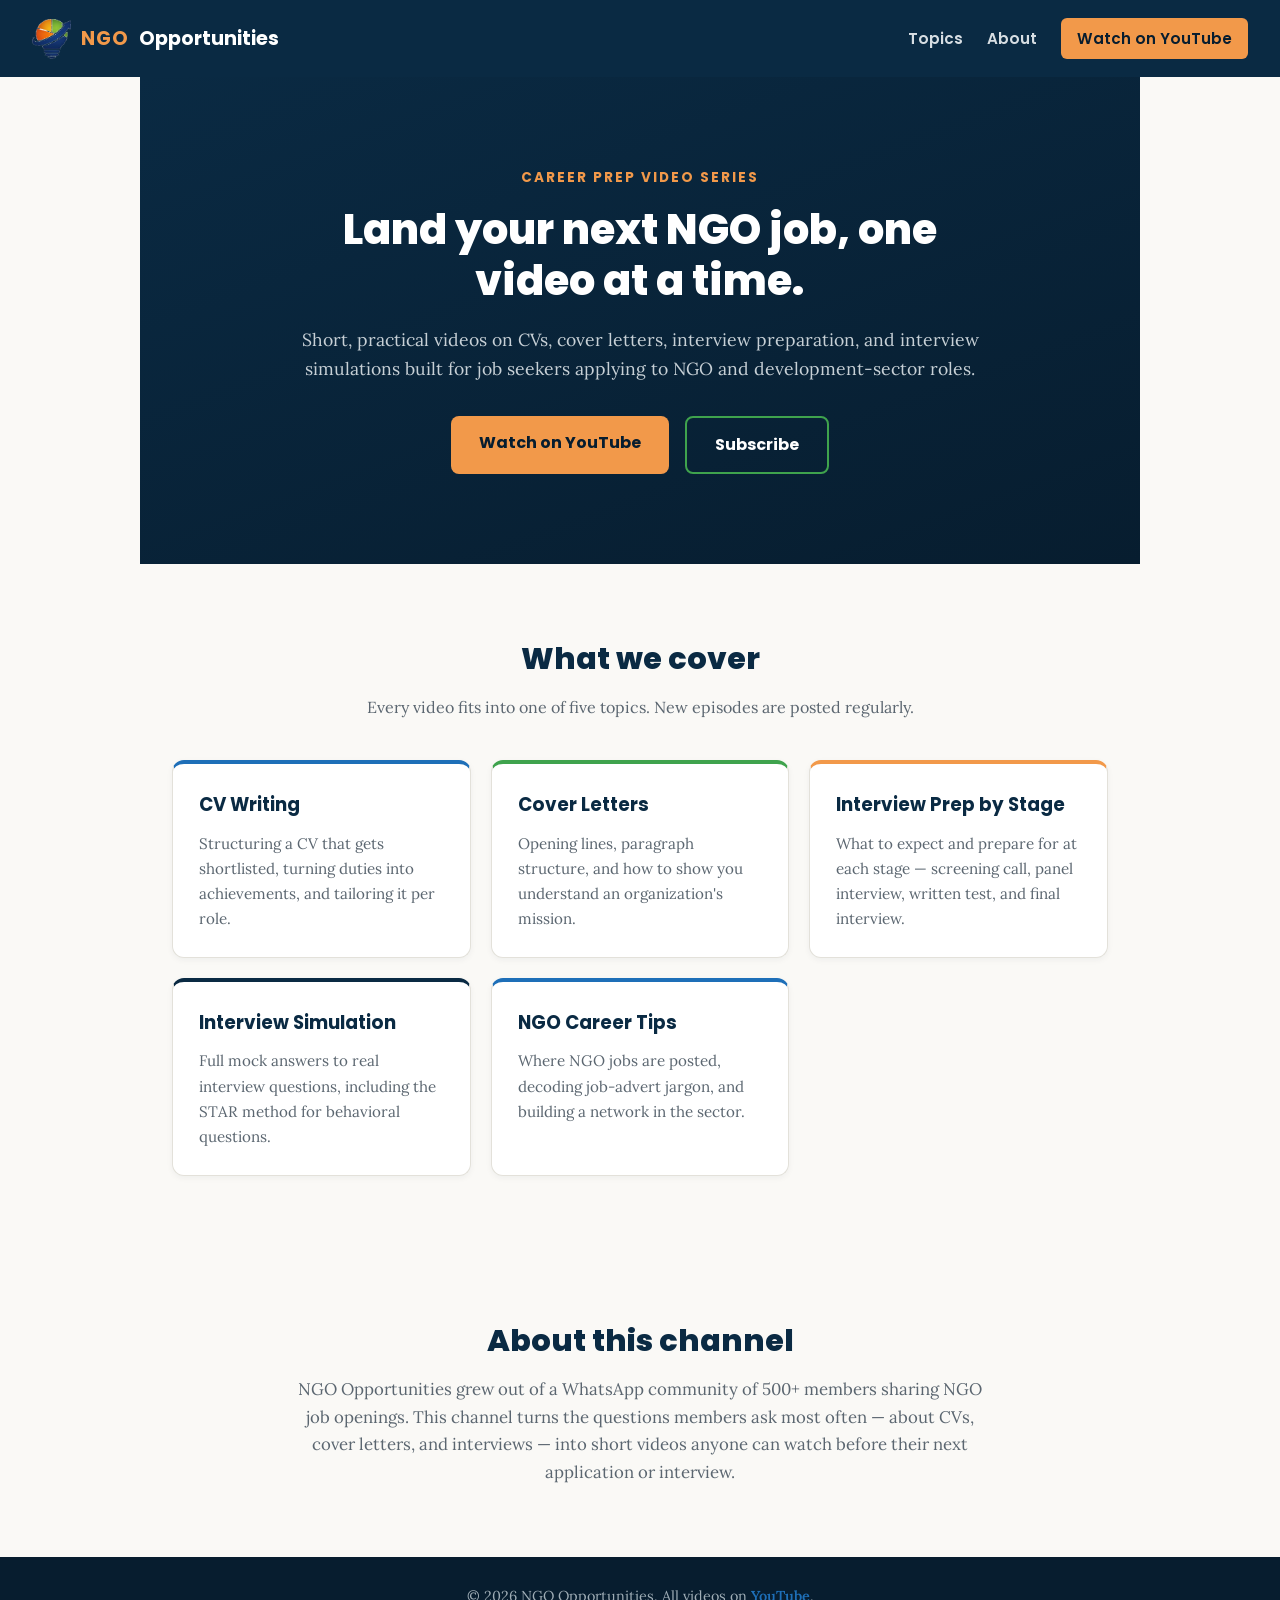
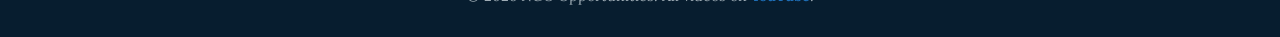
==== index.html @ 7f64c497 "Add logo assets and wire up header icon + favicon Derives a transparent-background icon crop (assets" ====
<!DOCTYPE html>
<html lang="en">
<head>
    <meta charset="UTF-8">
    <meta name="viewport" content="width=device-width, initial-scale=1.0">
    <title>NGO Opportunities — Career Prep</title>
    <meta name="description" content="Short videos on CVs, cover letters, interview prep, and interview simulations for NGO and development-sector job seekers.">
    <link rel="icon" type="image/png" href="assets/logo.png">
    <link rel="preconnect" href="https://fonts.googleapis.com">
    <link rel="preconnect" href="https://fonts.gstatic.com" crossorigin>
    <link href="https://fonts.googleapis.com/css2?family=Poppins:wght@700;800&family=Lora:wght@400;600&display=swap" rel="stylesheet">
    <link rel="stylesheet" href="styles.css">
</head>
<body>
    <header class="site-header">
        <a href="#top" class="brand">
            <img src="assets/logo-icon.png" alt="NGO Opportunities" class="brand-logo">
            <span class="brand-mark">NGO</span><span class="brand-text">Opportunities</span>
        </a>
        <nav class="site-nav">
            <a href="#topics">Topics</a>
            <a href="#about">About</a>
            <a href="https://www.youtube.com/@NGO-Opportunities" target="_blank" rel="noopener" class="nav-cta">Watch on YouTube</a>
        </nav>
    </header>

    <main>
        <section id="top" class="hero">
            <div class="hero-content">
                <p class="hero-eyebrow">Career Prep Video Series</p>
                <h1>Land your next NGO job, one video at a time.</h1>
                <p class="hero-subtitle">
                    Short, practical videos on CVs, cover letters, interview preparation, and interview
                    simulations built for job seekers applying to NGO and development-sector roles.
                </p>
                <div class="hero-actions">
                    <a href="https://www.youtube.com/@NGO-Opportunities" target="_blank" rel="noopener" class="btn btn-primary">Watch on YouTube</a>
                    <a href="https://www.youtube.com/@NGO-Opportunities?sub_confirmation=1" target="_blank" rel="noopener" class="btn btn-secondary">Subscribe</a>
                </div>
            </div>
        </section>

        <section id="topics" class="topics">
            <h2>What we cover</h2>
            <p class="section-intro">Every video fits into one of five topics. New episodes are posted regularly.</p>
            <div class="topic-grid">
                <article class="topic-card">
                    <h3>CV Writing</h3>
                    <p>Structuring a CV that gets shortlisted, turning duties into achievements, and tailoring it per role.</p>
                </article>
                <article class="topic-card">
                    <h3>Cover Letters</h3>
                    <p>Opening lines, paragraph structure, and how to show you understand an organization's mission.</p>
                </article>
                <article class="topic-card">
                    <h3>Interview Prep by Stage</h3>
                    <p>What to expect and prepare for at each stage — screening call, panel interview, written test, and final interview.</p>
                </article>
                <article class="topic-card">
                    <h3>Interview Simulation</h3>
                    <p>Full mock answers to real interview questions, including the STAR method for behavioral questions.</p>
                </article>
                <article class="topic-card">
                    <h3>NGO Career Tips</h3>
                    <p>Where NGO jobs are posted, decoding job-advert jargon, and building a network in the sector.</p>
                </article>
            </div>
        </section>

        <section id="about" class="about">
            <h2>About this channel</h2>
            <p>
                NGO Opportunities grew out of a WhatsApp community of 500+ members sharing NGO job openings.
                This channel turns the questions members ask most often — about CVs, cover letters, and interviews —
                into short videos anyone can watch before their next application or interview.
            </p>
        </section>
    </main>

    <footer class="site-footer">
        <p>&copy; <span id="year"></span> NGO Opportunities. All videos on <a href="https://www.youtube.com/@NGO-Opportunities" target="_blank" rel="noopener">YouTube</a>.</p>
    </footer>

    <script>
        document.getElementById('year').textContent = new Date().getFullYear();
    </script>
</body>
</html>
---- styles.css ----
:root {
    --navy: #0A2A43;
    --navy-dark: #071D2F;
    --blue: #1E6FB8;
    --green: #3FA34D;
    --orange: #F2994A;
    --bg: #FAF9F6;
    --text: #1A1A1A;
    --muted: #5B6670;
    --card-border: #E3E1DA;

    --font-heading: "Poppins", "Segoe UI", system-ui, -apple-system, sans-serif;
    --font-body: "Lora", Georgia, "Times New Roman", serif;
}

* {
    box-sizing: border-box;
    margin: 0;
    padding: 0;
}

body {
    font-family: var(--font-body);
    background-color: var(--bg);
    color: var(--text);
    line-height: 1.65;
}

h1, h2, h3, .brand, .btn, .nav-cta, .site-nav a, .hero-eyebrow {
    font-family: var(--font-heading);
}

a {
    color: inherit;
    text-decoration: none;
}

.site-header {
    display: flex;
    justify-content: space-between;
    align-items: center;
    padding: 18px 32px;
    background-color: var(--navy);
    flex-wrap: wrap;
    gap: 12px;
}

.brand {
    display: flex;
    align-items: center;
    gap: 10px;
    font-weight: 700;
    font-size: 1.2rem;
}

.brand-logo {
    height: 40px;
    width: auto;
    display: block;
}

.brand-mark {
    color: var(--orange);
    letter-spacing: 1px;
}

.brand-text {
    color: #ffffff;
}

.site-nav {
    display: flex;
    align-items: center;
    gap: 24px;
}

.site-nav a {
    color: #D7DEE3;
    font-weight: 600;
    font-size: 0.95rem;
}

.site-nav a:hover {
    color: #ffffff;
}

.nav-cta {
    background-color: var(--orange);
    color: var(--navy-dark) !important;
    padding: 8px 16px;
    border-radius: 6px;
}

.hero {
    background: linear-gradient(160deg, var(--navy), var(--navy-dark));
    color: #ffffff;
    padding: 90px 32px;
    text-align: center;
}

.hero-content {
    max-width: 720px;
    margin: 0 auto;
}

.hero-eyebrow {
    color: var(--orange);
    text-transform: uppercase;
    letter-spacing: 2px;
    font-weight: 700;
    font-size: 0.85rem;
    margin-bottom: 14px;
}

.hero h1 {
    font-family: var(--font-heading);
    font-size: 2.6rem;
    font-weight: 800;
    line-height: 1.25;
    margin-bottom: 18px;
}

.hero-subtitle {
    font-family: var(--font-body);
    font-size: 1.1rem;
    color: #C7D0D6;
    margin-bottom: 32px;
}

.hero-actions {
    display: flex;
    gap: 16px;
    justify-content: center;
    flex-wrap: wrap;
}

.btn {
    display: inline-block;
    padding: 14px 28px;
    border-radius: 8px;
    font-weight: 700;
    font-size: 1rem;
    transition: transform 0.15s ease, opacity 0.15s ease;
}

.btn:hover {
    transform: translateY(-2px);
}

.btn-primary {
    background-color: var(--orange);
    color: var(--navy-dark);
}

.btn-secondary {
    background-color: transparent;
    color: #ffffff;
    border: 2px solid var(--green);
}

.btn-secondary:hover {
    background-color: var(--green);
}

main section {
    max-width: 1000px;
    margin: 0 auto;
    padding: 70px 32px;
}

.topics h2,
.about h2 {
    font-family: var(--font-heading);
    font-size: 1.9rem;
    font-weight: 800;
    color: var(--navy);
    margin-bottom: 10px;
    text-align: center;
}

.section-intro {
    text-align: center;
    color: var(--muted);
    margin-bottom: 40px;
}

.topic-grid {
    display: grid;
    grid-template-columns: repeat(auto-fit, minmax(230px, 1fr));
    gap: 20px;
}

.topic-card {
    background-color: #ffffff;
    border: 1px solid var(--card-border);
    border-top: 4px solid var(--blue);
    border-radius: 12px;
    padding: 26px;
    box-shadow: 0 2px 6px rgba(10, 42, 67, 0.05);
}

.topic-card:nth-child(4n+2) { border-top-color: var(--green); }
.topic-card:nth-child(4n+3) { border-top-color: var(--orange); }
.topic-card:nth-child(4n+4) { border-top-color: var(--navy); }

.topic-card h3 {
    font-family: var(--font-heading);
    color: var(--navy);
    margin-bottom: 10px;
    font-size: 1.15rem;
}

.topic-card p {
    color: var(--muted);
    font-size: 0.95rem;
}

.about {
    text-align: center;
}

.about p {
    max-width: 700px;
    margin: 0 auto;
    color: var(--muted);
    font-size: 1.05rem;
}

.site-footer {
    text-align: center;
    padding: 28px;
    background-color: var(--navy-dark);
    color: #9FADB6;
    font-size: 0.9rem;
}

.site-footer a {
    color: var(--blue);
    font-weight: 600;
}

@media (max-width: 600px) {
    .hero {
        padding: 60px 20px;
    }
    .hero h1 {
        font-size: 2rem;
    }
    main section {
        padding: 50px 20px;
    }
}
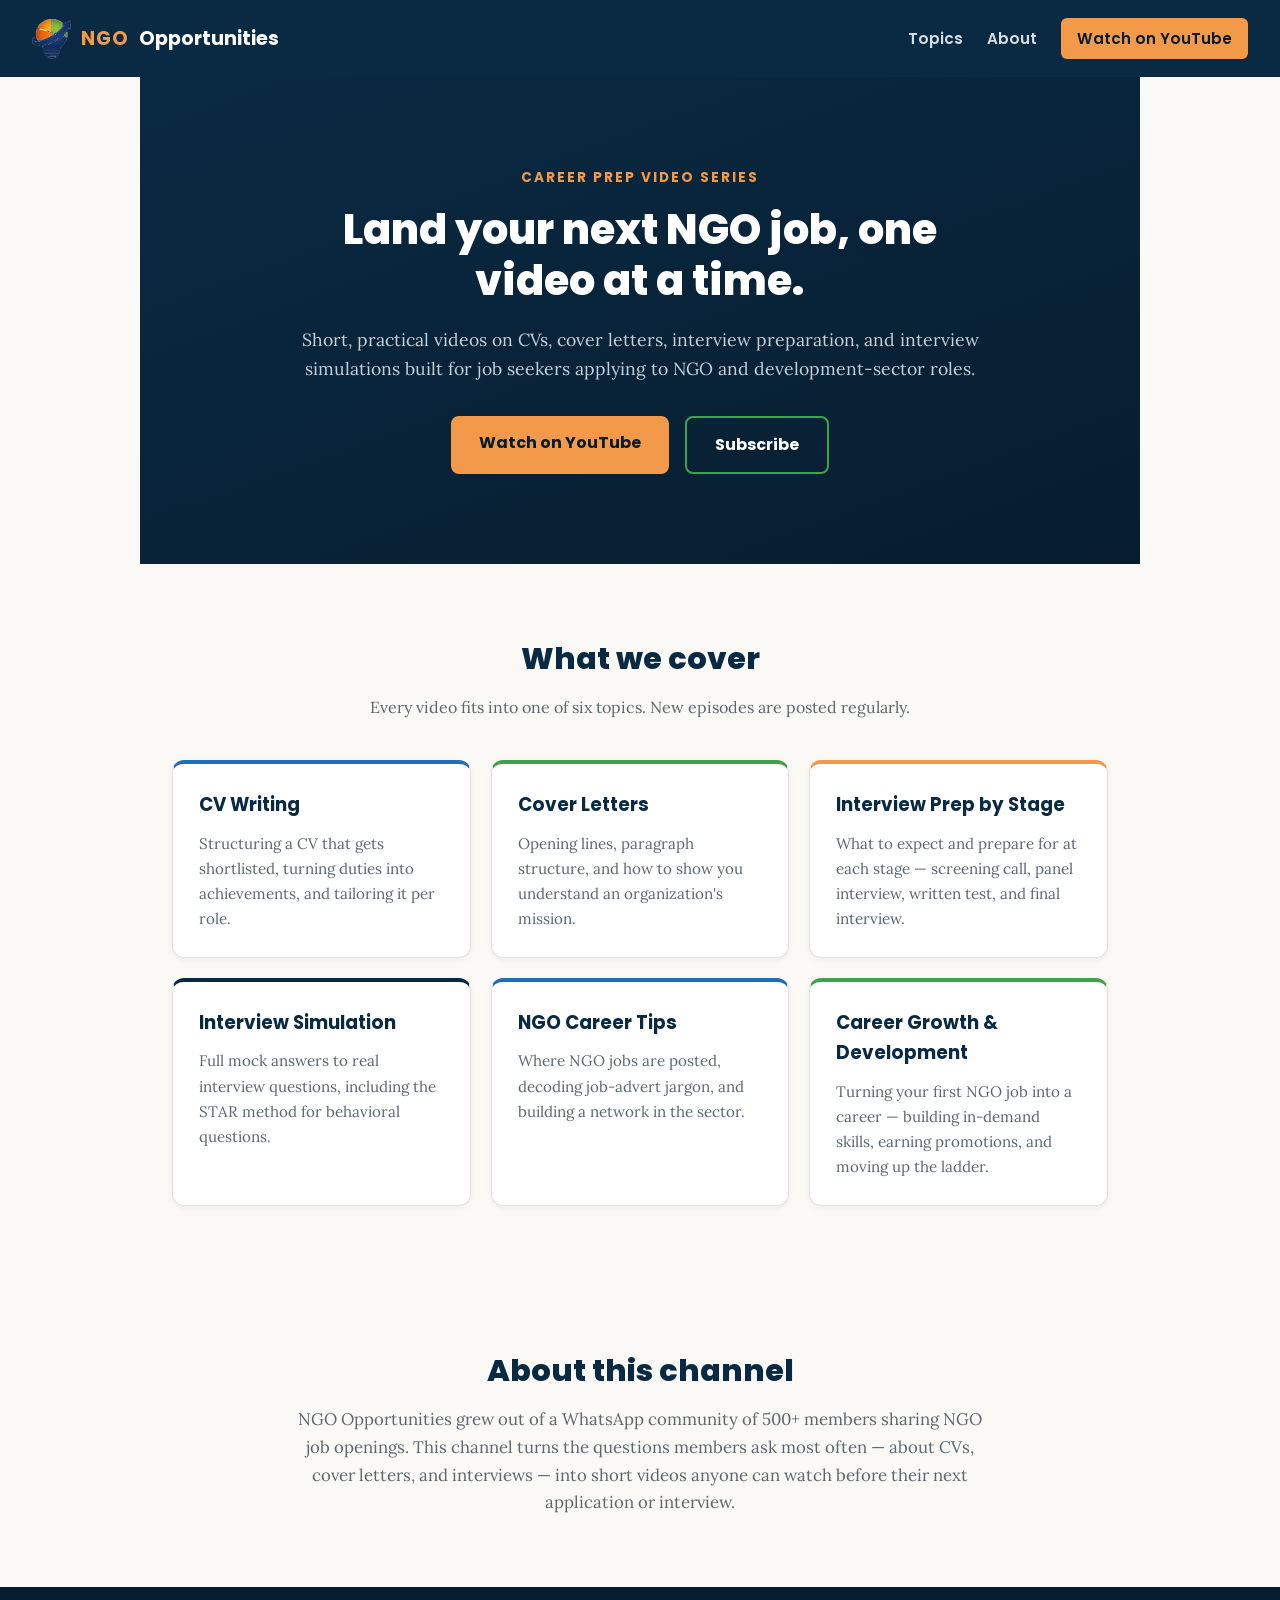
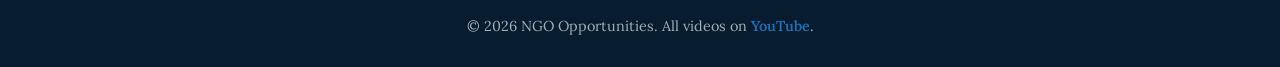
==== commit 03c8f818: "Add Career Growth & Development topic for a balanced 6-topic grid Rounds out the topic overview beyo" ====
--- a/index.html
+++ b/index.html
@@ -42,7 +42,7 @@
 
         <section id="topics" class="topics">
             <h2>What we cover</h2>
-            <p class="section-intro">Every video fits into one of five topics. New episodes are posted regularly.</p>
+            <p class="section-intro">Every video fits into one of six topics. New episodes are posted regularly.</p>
             <div class="topic-grid">
                 <article class="topic-card">
                     <h3>CV Writing</h3>
@@ -63,6 +63,10 @@
                 <article class="topic-card">
                     <h3>NGO Career Tips</h3>
                     <p>Where NGO jobs are posted, decoding job-advert jargon, and building a network in the sector.</p>
+                </article>
+                <article class="topic-card">
+                    <h3>Career Growth &amp; Development</h3>
+                    <p>Turning your first NGO job into a career — building in-demand skills, earning promotions, and moving up the ladder.</p>
                 </article>
             </div>
         </section>
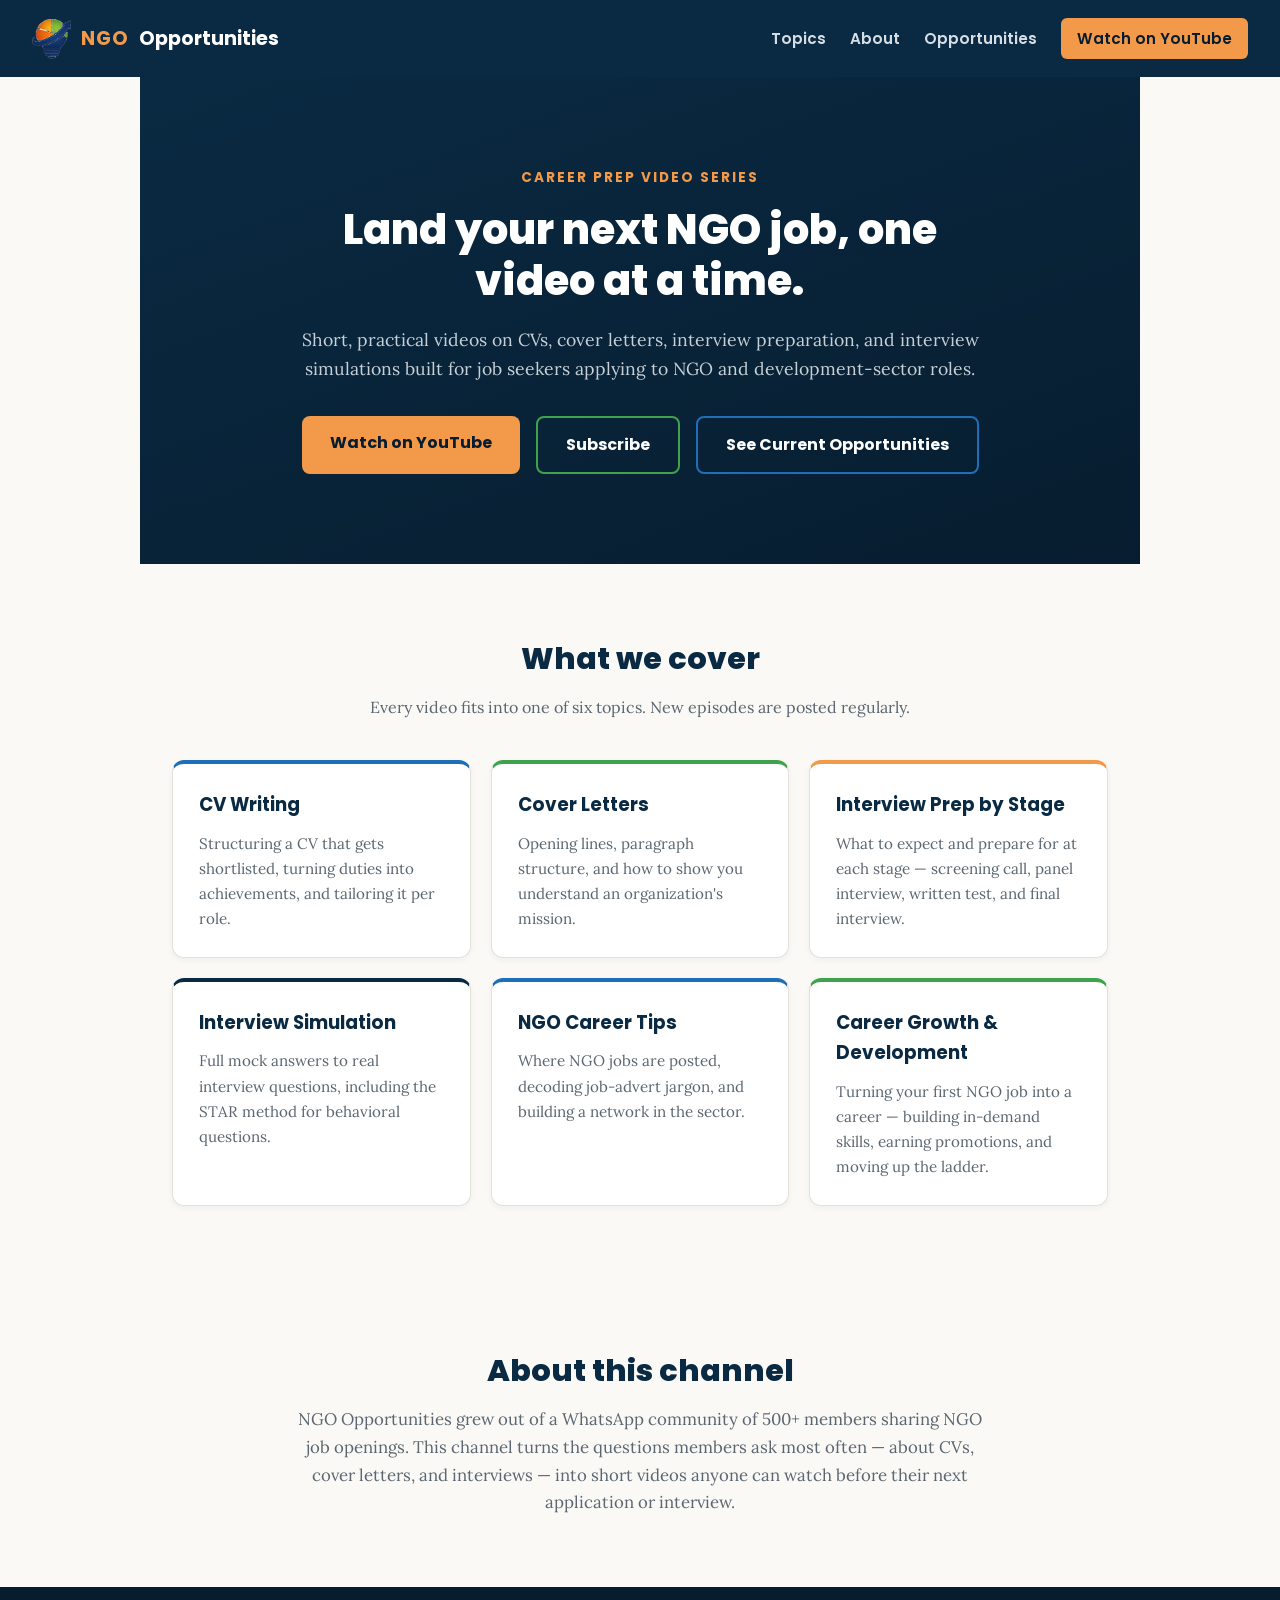
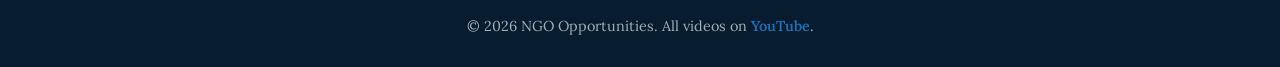
==== commit 2fc4639b: "Add daily-updated opportunities page (NGO jobs + fellowships) Adds a "See Current Opportunities" but" ====
--- a/index.html
+++ b/index.html
@@ -20,6 +20,7 @@
         <nav class="site-nav">
             <a href="#topics">Topics</a>
             <a href="#about">About</a>
+            <a href="opportunities.html">Opportunities</a>
             <a href="https://www.youtube.com/@NGO-Opportunities" target="_blank" rel="noopener" class="nav-cta">Watch on YouTube</a>
         </nav>
     </header>
@@ -36,6 +37,7 @@
                 <div class="hero-actions">
                     <a href="https://www.youtube.com/@NGO-Opportunities" target="_blank" rel="noopener" class="btn btn-primary">Watch on YouTube</a>
                     <a href="https://www.youtube.com/@NGO-Opportunities?sub_confirmation=1" target="_blank" rel="noopener" class="btn btn-secondary">Subscribe</a>
+                    <a href="opportunities.html" class="btn btn-tertiary">See Current Opportunities</a>
                 </div>
             </div>
         </section>
--- a/styles.css
+++ b/styles.css
@@ -162,6 +162,16 @@
     background-color: var(--green);
 }
 
+.btn-tertiary {
+    background-color: transparent;
+    color: #ffffff;
+    border: 2px solid var(--blue);
+}
+
+.btn-tertiary:hover {
+    background-color: var(--blue);
+}
+
 main section {
     max-width: 1000px;
     margin: 0 auto;
@@ -237,6 +247,140 @@
 .site-footer a {
     color: var(--blue);
     font-weight: 600;
+}
+
+.opportunities-hero {
+    text-align: center;
+    padding-bottom: 20px !important;
+}
+
+.opportunities-hero h1 {
+    font-family: var(--font-heading);
+    font-size: 2.2rem;
+    font-weight: 800;
+    color: var(--navy);
+    margin-bottom: 14px;
+}
+
+.filter-bar {
+    display: flex;
+    justify-content: center;
+    gap: 10px;
+    margin-top: 24px;
+    flex-wrap: wrap;
+}
+
+.filter-btn {
+    font-family: var(--font-heading);
+    background-color: #ffffff;
+    border: 2px solid var(--card-border);
+    color: var(--navy);
+    padding: 8px 20px;
+    border-radius: 20px;
+    font-weight: 700;
+    font-size: 0.9rem;
+    cursor: pointer;
+    transition: all 0.15s ease;
+}
+
+.filter-btn:hover {
+    border-color: var(--blue);
+}
+
+.filter-btn.active {
+    background-color: var(--navy);
+    border-color: var(--navy);
+    color: #ffffff;
+}
+
+.last-updated {
+    margin-top: 16px;
+    color: var(--muted);
+    font-size: 0.85rem;
+}
+
+.opportunities-list-section {
+    padding-top: 10px !important;
+}
+
+.opportunities-list {
+    display: grid;
+    grid-template-columns: repeat(auto-fit, minmax(280px, 1fr));
+    gap: 20px;
+}
+
+.loading-msg {
+    grid-column: 1 / -1;
+    text-align: center;
+    color: var(--muted);
+    padding: 40px 0;
+}
+
+.opportunity-card {
+    background-color: #ffffff;
+    border: 1px solid var(--card-border);
+    border-radius: 12px;
+    padding: 22px;
+    box-shadow: 0 2px 6px rgba(10, 42, 67, 0.05);
+}
+
+.opportunity-tags {
+    display: flex;
+    gap: 8px;
+    margin-bottom: 12px;
+    flex-wrap: wrap;
+}
+
+.tag {
+    font-family: var(--font-heading);
+    font-size: 0.75rem;
+    font-weight: 700;
+    text-transform: uppercase;
+    letter-spacing: 0.5px;
+    padding: 4px 10px;
+    border-radius: 12px;
+}
+
+.tag-job {
+    background-color: rgba(30, 111, 184, 0.12);
+    color: var(--blue);
+}
+
+.tag-fellowship {
+    background-color: rgba(63, 163, 77, 0.12);
+    color: var(--green);
+}
+
+.tag-location {
+    background-color: rgba(242, 153, 74, 0.15);
+    color: #B5651D;
+}
+
+.opportunity-card h3 {
+    font-family: var(--font-heading);
+    font-size: 1.05rem;
+    margin-bottom: 8px;
+    line-height: 1.4;
+}
+
+.opportunity-card h3 a {
+    color: var(--navy);
+}
+
+.opportunity-card h3 a:hover {
+    color: var(--blue);
+    text-decoration: underline;
+}
+
+.opportunity-org {
+    color: var(--text);
+    font-size: 0.9rem;
+    margin-bottom: 6px;
+}
+
+.opportunity-meta {
+    color: var(--muted);
+    font-size: 0.8rem;
 }
 
 @media (max-width: 600px) {
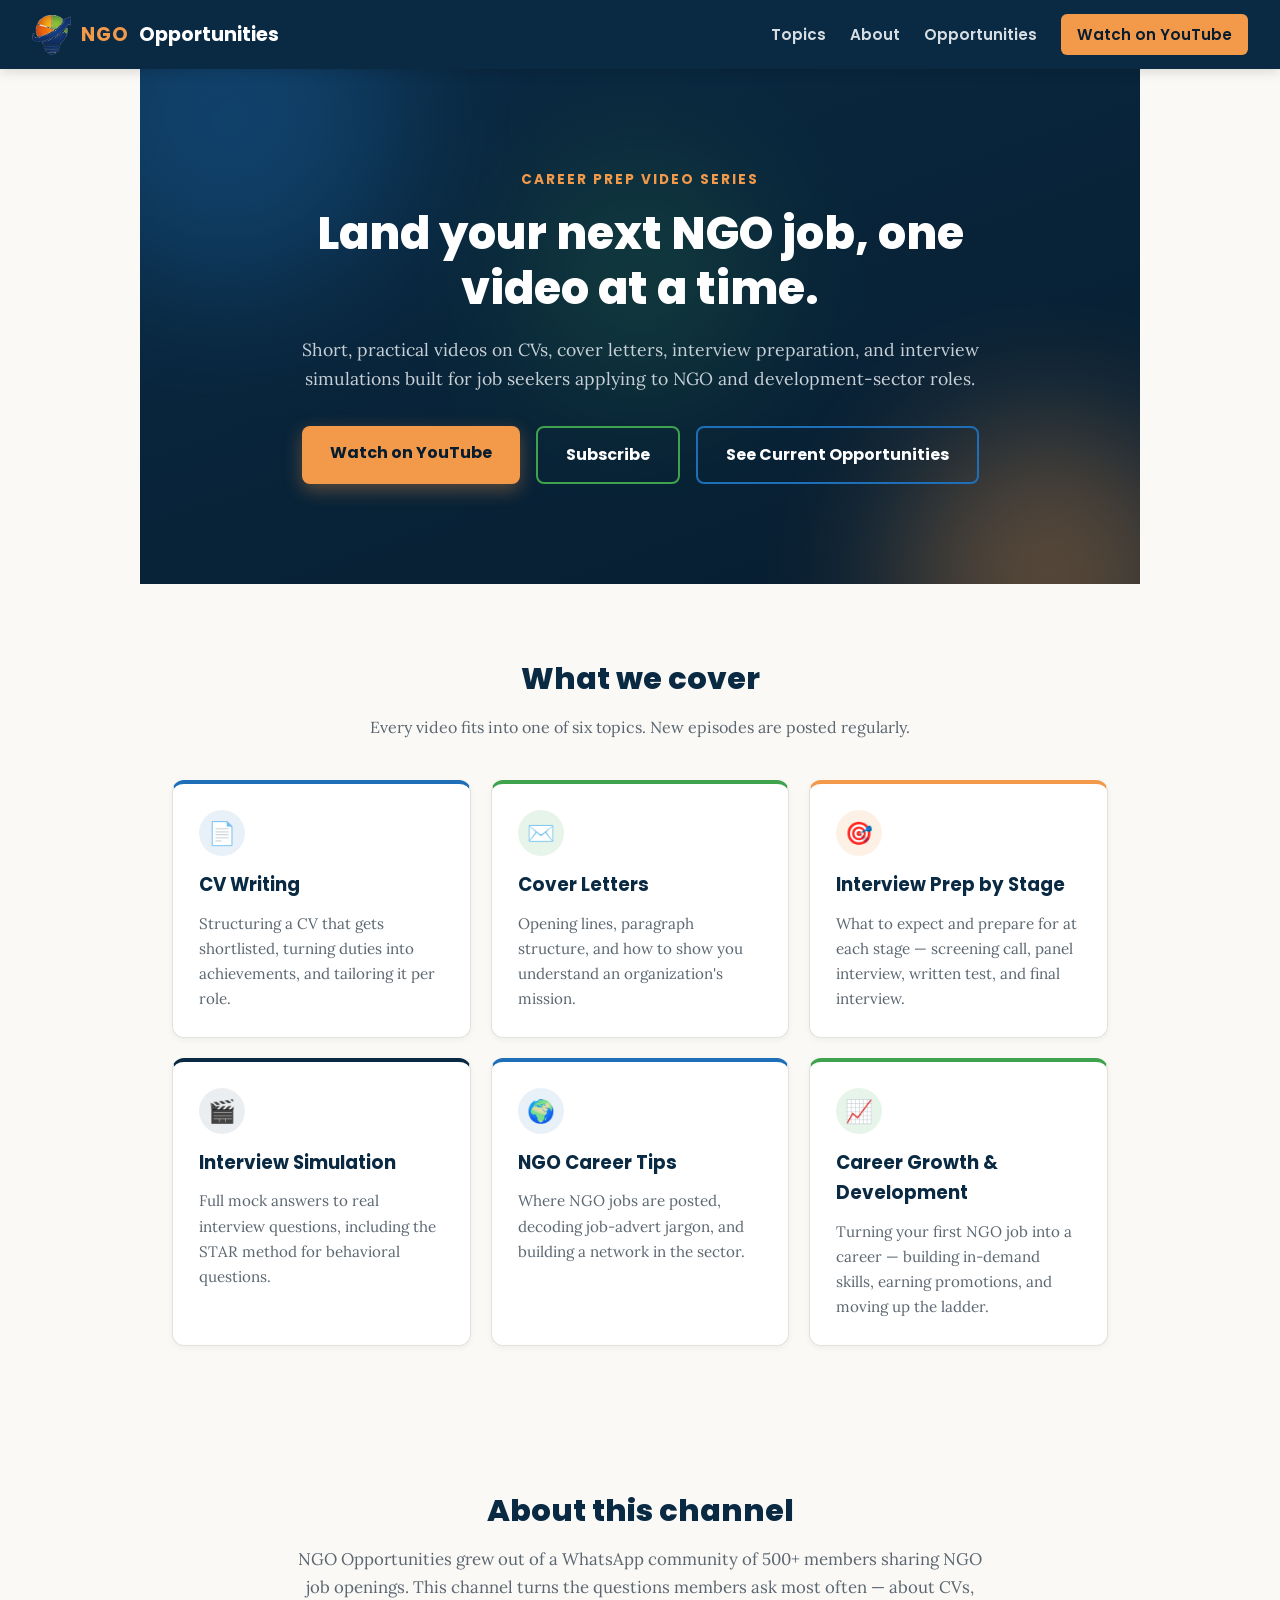
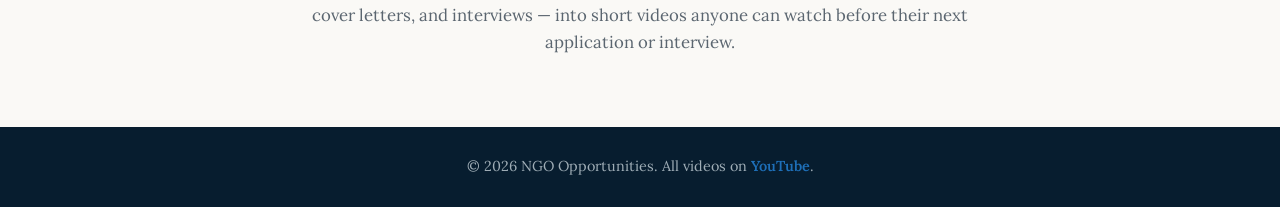
==== commit e75be75f: "Fix mobile nav overflow and give the site a more dynamic redesign The header had no mobile navigatio" ====
--- a/index.html
+++ b/index.html
@@ -17,7 +17,10 @@
             <img src="assets/logo-icon.png" alt="NGO Opportunities" class="brand-logo">
             <span class="brand-mark">NGO</span><span class="brand-text">Opportunities</span>
         </a>
-        <nav class="site-nav">
+        <button class="nav-toggle" id="navToggle" aria-label="Toggle navigation" aria-expanded="false" aria-controls="siteNav">
+            <span></span><span></span><span></span>
+        </button>
+        <nav class="site-nav" id="siteNav">
             <a href="#topics">Topics</a>
             <a href="#about">About</a>
             <a href="opportunities.html">Opportunities</a>
@@ -27,6 +30,9 @@
 
     <main>
         <section id="top" class="hero">
+            <div class="hero-glow hero-glow-1"></div>
+            <div class="hero-glow hero-glow-2"></div>
+            <div class="hero-glow hero-glow-3"></div>
             <div class="hero-content">
                 <p class="hero-eyebrow">Career Prep Video Series</p>
                 <h1>Land your next NGO job, one video at a time.</h1>
@@ -47,26 +53,32 @@
             <p class="section-intro">Every video fits into one of six topics. New episodes are posted regularly.</p>
             <div class="topic-grid">
                 <article class="topic-card">
+                    <div class="topic-icon">📄</div>
                     <h3>CV Writing</h3>
                     <p>Structuring a CV that gets shortlisted, turning duties into achievements, and tailoring it per role.</p>
                 </article>
                 <article class="topic-card">
+                    <div class="topic-icon">✉️</div>
                     <h3>Cover Letters</h3>
                     <p>Opening lines, paragraph structure, and how to show you understand an organization's mission.</p>
                 </article>
                 <article class="topic-card">
+                    <div class="topic-icon">🎯</div>
                     <h3>Interview Prep by Stage</h3>
                     <p>What to expect and prepare for at each stage — screening call, panel interview, written test, and final interview.</p>
                 </article>
                 <article class="topic-card">
+                    <div class="topic-icon">🎬</div>
                     <h3>Interview Simulation</h3>
                     <p>Full mock answers to real interview questions, including the STAR method for behavioral questions.</p>
                 </article>
                 <article class="topic-card">
+                    <div class="topic-icon">🌍</div>
                     <h3>NGO Career Tips</h3>
                     <p>Where NGO jobs are posted, decoding job-advert jargon, and building a network in the sector.</p>
                 </article>
                 <article class="topic-card">
+                    <div class="topic-icon">📈</div>
                     <h3>Career Growth &amp; Development</h3>
                     <p>Turning your first NGO job into a career — building in-demand skills, earning promotions, and moving up the ladder.</p>
                 </article>
@@ -89,6 +101,21 @@
 
     <script>
         document.getElementById('year').textContent = new Date().getFullYear();
+
+        const navToggle = document.getElementById('navToggle');
+        const siteNav = document.getElementById('siteNav');
+        navToggle.addEventListener('click', () => {
+            const isOpen = siteNav.classList.toggle('open');
+            navToggle.classList.toggle('active', isOpen);
+            navToggle.setAttribute('aria-expanded', isOpen);
+        });
+        siteNav.querySelectorAll('a').forEach(link => {
+            link.addEventListener('click', () => {
+                siteNav.classList.remove('open');
+                navToggle.classList.remove('active');
+                navToggle.setAttribute('aria-expanded', 'false');
+            });
+        });
     </script>
 </body>
 </html>
--- a/styles.css
+++ b/styles.css
@@ -19,11 +19,16 @@
     padding: 0;
 }
 
+html {
+    scroll-behavior: smooth;
+}
+
 body {
     font-family: var(--font-body);
     background-color: var(--bg);
     color: var(--text);
     line-height: 1.65;
+    overflow-x: hidden;
 }
 
 h1, h2, h3, .brand, .btn, .nav-cta, .site-nav a, .hero-eyebrow {
@@ -35,14 +40,23 @@
     text-decoration: none;
 }
 
+@keyframes fadeInUp {
+    from { opacity: 0; transform: translateY(16px); }
+    to { opacity: 1; transform: translateY(0); }
+}
+
+/* ===== HEADER ===== */
+
 .site-header {
+    position: sticky;
+    top: 0;
+    z-index: 100;
     display: flex;
     justify-content: space-between;
     align-items: center;
-    padding: 18px 32px;
+    padding: 14px 32px;
     background-color: var(--navy);
-    flex-wrap: wrap;
-    gap: 12px;
+    box-shadow: 0 2px 12px rgba(0, 0, 0, 0.15);
 }
 
 .brand {
@@ -51,6 +65,7 @@
     gap: 10px;
     font-weight: 700;
     font-size: 1.2rem;
+    flex-shrink: 0;
 }
 
 .brand-logo {
@@ -68,6 +83,33 @@
     color: #ffffff;
 }
 
+.nav-toggle {
+    display: none;
+    flex-direction: column;
+    justify-content: center;
+    align-items: center;
+    gap: 5px;
+    width: 40px;
+    height: 40px;
+    background: transparent;
+    border: none;
+    cursor: pointer;
+    flex-shrink: 0;
+}
+
+.nav-toggle span {
+    display: block;
+    width: 24px;
+    height: 2px;
+    background-color: #ffffff;
+    border-radius: 2px;
+    transition: transform 0.25s ease, opacity 0.25s ease;
+}
+
+.nav-toggle.active span:nth-child(1) { transform: translateY(7px) rotate(45deg); }
+.nav-toggle.active span:nth-child(2) { opacity: 0; }
+.nav-toggle.active span:nth-child(3) { transform: translateY(-7px) rotate(-45deg); }
+
 .site-nav {
     display: flex;
     align-items: center;
@@ -78,6 +120,7 @@
     color: #D7DEE3;
     font-weight: 600;
     font-size: 0.95rem;
+    white-space: nowrap;
 }
 
 .site-nav a:hover {
@@ -91,16 +134,58 @@
     border-radius: 6px;
 }
 
+/* ===== HERO ===== */
+
 .hero {
+    position: relative;
+    overflow: hidden;
     background: linear-gradient(160deg, var(--navy), var(--navy-dark));
     color: #ffffff;
-    padding: 90px 32px;
+    padding: 100px 32px;
     text-align: center;
 }
 
+.hero-glow {
+    position: absolute;
+    border-radius: 50%;
+    filter: blur(70px);
+    opacity: 0.35;
+    pointer-events: none;
+    z-index: 0;
+}
+
+.hero-glow-1 {
+    width: 340px;
+    height: 340px;
+    background: var(--blue);
+    top: -120px;
+    left: -80px;
+}
+
+.hero-glow-2 {
+    width: 300px;
+    height: 300px;
+    background: var(--orange);
+    bottom: -140px;
+    right: -60px;
+}
+
+.hero-glow-3 {
+    width: 240px;
+    height: 240px;
+    background: var(--green);
+    top: 40%;
+    left: 50%;
+    transform: translate(-50%, -50%);
+    opacity: 0.18;
+}
+
 .hero-content {
+    position: relative;
+    z-index: 1;
     max-width: 720px;
     margin: 0 auto;
+    animation: fadeInUp 0.7s ease both;
 }
 
 .hero-eyebrow {
@@ -114,7 +199,7 @@
 
 .hero h1 {
     font-family: var(--font-heading);
-    font-size: 2.6rem;
+    font-size: 2.8rem;
     font-weight: 800;
     line-height: 1.25;
     margin-bottom: 18px;
@@ -140,16 +225,21 @@
     border-radius: 8px;
     font-weight: 700;
     font-size: 1rem;
-    transition: transform 0.15s ease, opacity 0.15s ease;
+    transition: transform 0.15s ease, box-shadow 0.15s ease, background-color 0.15s ease;
 }
 
 .btn:hover {
-    transform: translateY(-2px);
+    transform: translateY(-3px);
 }
 
 .btn-primary {
     background-color: var(--orange);
     color: var(--navy-dark);
+    box-shadow: 0 6px 18px rgba(242, 153, 74, 0.35);
+}
+
+.btn-primary:hover {
+    box-shadow: 0 10px 24px rgba(242, 153, 74, 0.45);
 }
 
 .btn-secondary {
@@ -171,6 +261,8 @@
 .btn-tertiary:hover {
     background-color: var(--blue);
 }
+
+/* ===== SECTIONS ===== */
 
 main section {
     max-width: 1000px;
@@ -207,11 +299,41 @@
     border-radius: 12px;
     padding: 26px;
     box-shadow: 0 2px 6px rgba(10, 42, 67, 0.05);
-}
+    transition: transform 0.2s ease, box-shadow 0.2s ease;
+    animation: fadeInUp 0.6s ease both;
+}
+
+.topic-card:hover {
+    transform: translateY(-5px);
+    box-shadow: 0 12px 24px rgba(10, 42, 67, 0.12);
+}
+
+.topic-card:nth-child(1) { animation-delay: 0.05s; }
+.topic-card:nth-child(2) { animation-delay: 0.1s; }
+.topic-card:nth-child(3) { animation-delay: 0.15s; }
+.topic-card:nth-child(4) { animation-delay: 0.2s; }
+.topic-card:nth-child(5) { animation-delay: 0.25s; }
+.topic-card:nth-child(6) { animation-delay: 0.3s; }
 
 .topic-card:nth-child(4n+2) { border-top-color: var(--green); }
 .topic-card:nth-child(4n+3) { border-top-color: var(--orange); }
 .topic-card:nth-child(4n+4) { border-top-color: var(--navy); }
+
+.topic-icon {
+    display: flex;
+    align-items: center;
+    justify-content: center;
+    width: 46px;
+    height: 46px;
+    border-radius: 50%;
+    font-size: 1.4rem;
+    margin-bottom: 14px;
+    background-color: rgba(30, 111, 184, 0.1);
+}
+
+.topic-card:nth-child(4n+2) .topic-icon { background-color: rgba(63, 163, 77, 0.12); }
+.topic-card:nth-child(4n+3) .topic-icon { background-color: rgba(242, 153, 74, 0.15); }
+.topic-card:nth-child(4n+4) .topic-icon { background-color: rgba(10, 42, 67, 0.08); }
 
 .topic-card h3 {
     font-family: var(--font-heading);
@@ -249,6 +371,8 @@
     font-weight: 600;
 }
 
+/* ===== OPPORTUNITIES PAGE ===== */
+
 .opportunities-hero {
     text-align: center;
     padding-bottom: 20px !important;
@@ -265,17 +389,29 @@
 .filter-bar {
     display: flex;
     justify-content: center;
+    align-items: center;
     gap: 10px;
     margin-top: 24px;
     flex-wrap: wrap;
 }
 
+.sort-bar {
+    margin-top: 12px;
+}
+
+.sort-label {
+    font-family: var(--font-heading);
+    font-weight: 700;
+    color: var(--muted);
+    font-size: 0.9rem;
+}
+
 .filter-btn {
     font-family: var(--font-heading);
     background-color: #ffffff;
     border: 2px solid var(--card-border);
     color: var(--navy);
-    padding: 8px 20px;
+    padding: 10px 20px;
     border-radius: 20px;
     font-weight: 700;
     font-size: 0.9rem;
@@ -322,6 +458,12 @@
     border-radius: 12px;
     padding: 22px;
     box-shadow: 0 2px 6px rgba(10, 42, 67, 0.05);
+    transition: transform 0.2s ease, box-shadow 0.2s ease;
+}
+
+.opportunity-card:hover {
+    transform: translateY(-4px);
+    box-shadow: 0 12px 24px rgba(10, 42, 67, 0.1);
 }
 
 .opportunity-tags {
@@ -383,14 +525,84 @@
     font-size: 0.8rem;
 }
 
+/* ===== RESPONSIVE ===== */
+
+@media (max-width: 860px) {
+    .nav-toggle {
+        display: flex;
+    }
+
+    .site-nav {
+        position: absolute;
+        top: 100%;
+        left: 0;
+        right: 0;
+        flex-direction: column;
+        align-items: stretch;
+        gap: 0;
+        background-color: var(--navy);
+        max-height: 0;
+        overflow: hidden;
+        transition: max-height 0.3s ease;
+        box-shadow: 0 8px 16px rgba(0, 0, 0, 0.2);
+    }
+
+    .site-nav.open {
+        max-height: 320px;
+    }
+
+    .site-nav a {
+        padding: 16px 24px;
+        border-top: 1px solid rgba(255, 255, 255, 0.08);
+        width: 100%;
+    }
+
+    .site-nav a.nav-cta {
+        margin: 12px 24px;
+        text-align: center;
+        width: calc(100% - 48px);
+        border-top: none;
+        padding: 12px 16px;
+    }
+}
+
 @media (max-width: 600px) {
+    .site-header {
+        padding: 12px 20px;
+    }
+
     .hero {
-        padding: 60px 20px;
-    }
+        padding: 64px 20px;
+    }
+
     .hero h1 {
         font-size: 2rem;
     }
+
+    .hero-subtitle {
+        font-size: 1rem;
+    }
+
+    .hero-actions {
+        flex-direction: column;
+        align-items: stretch;
+    }
+
+    .btn {
+        text-align: center;
+        width: 100%;
+    }
+
     main section {
         padding: 50px 20px;
     }
-}
+
+    .filter-bar {
+        gap: 8px;
+    }
+
+    .filter-btn {
+        padding: 9px 16px;
+        font-size: 0.85rem;
+    }
+}
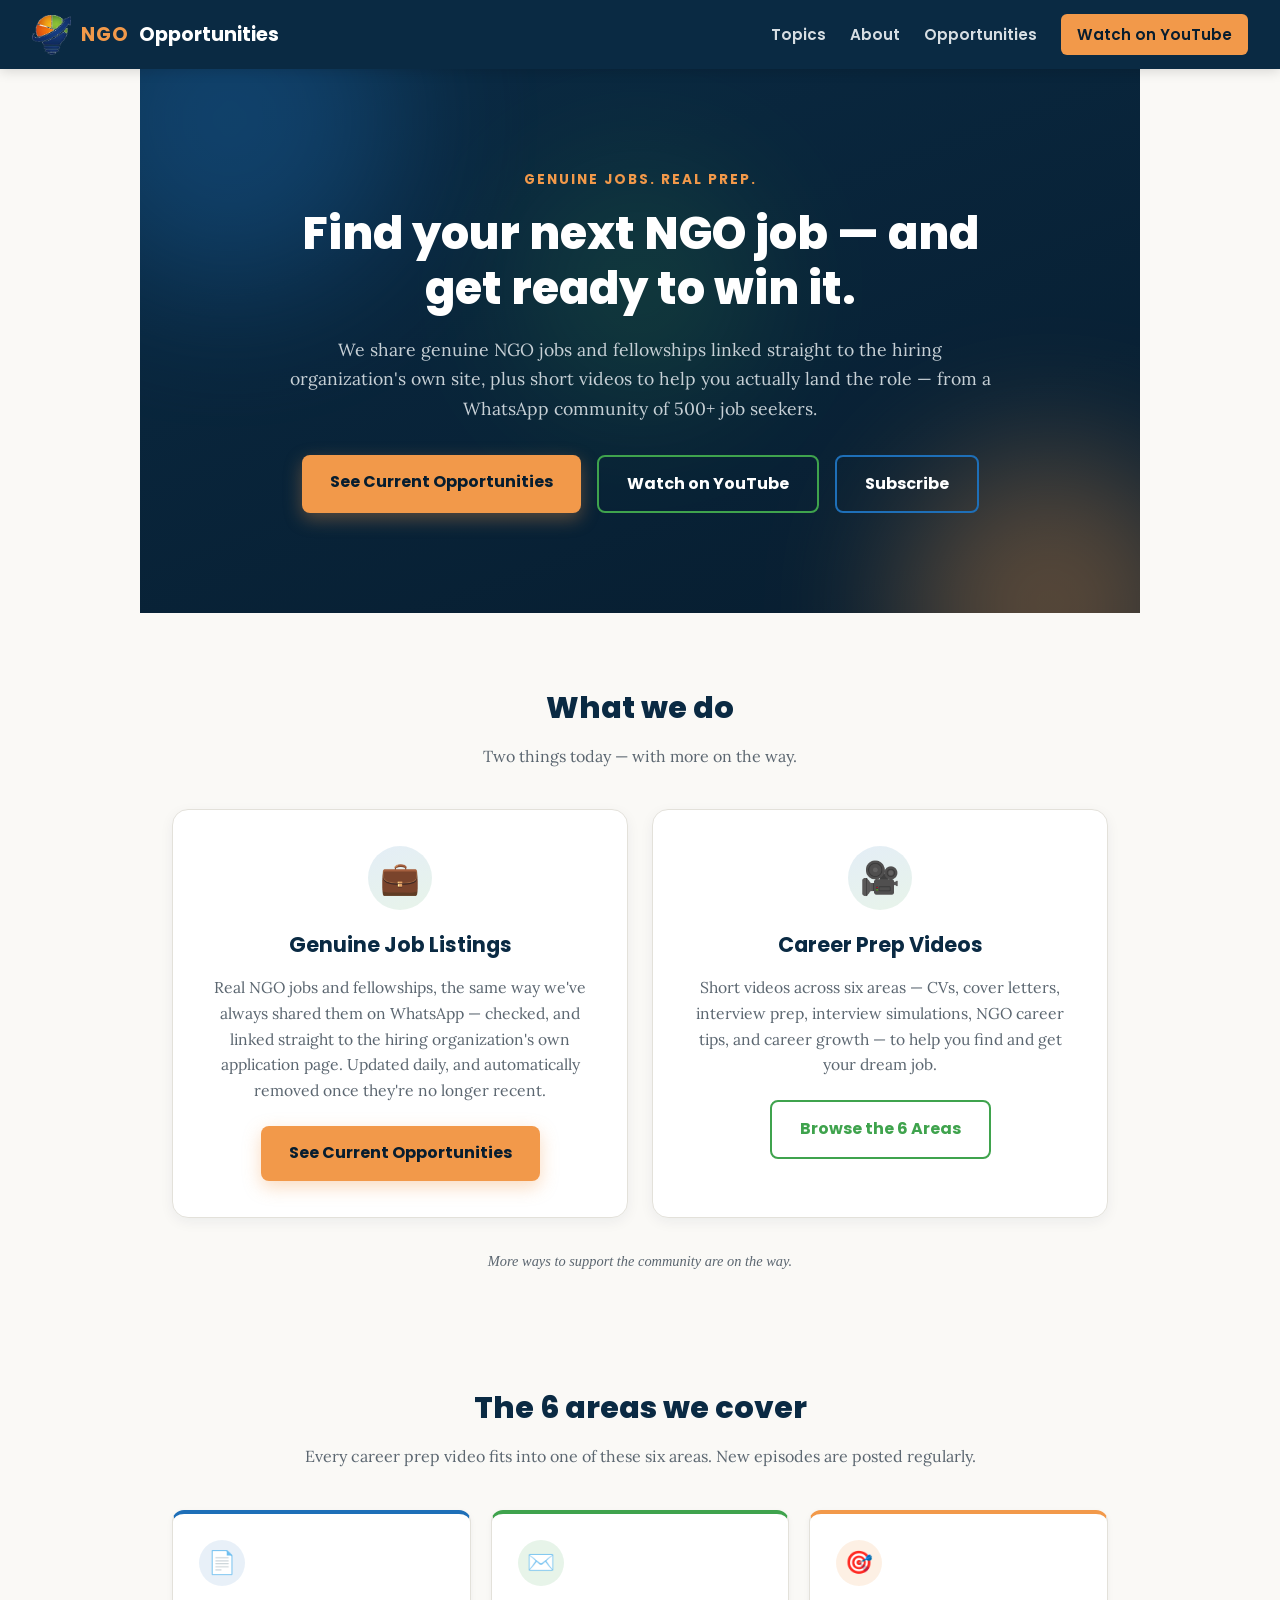
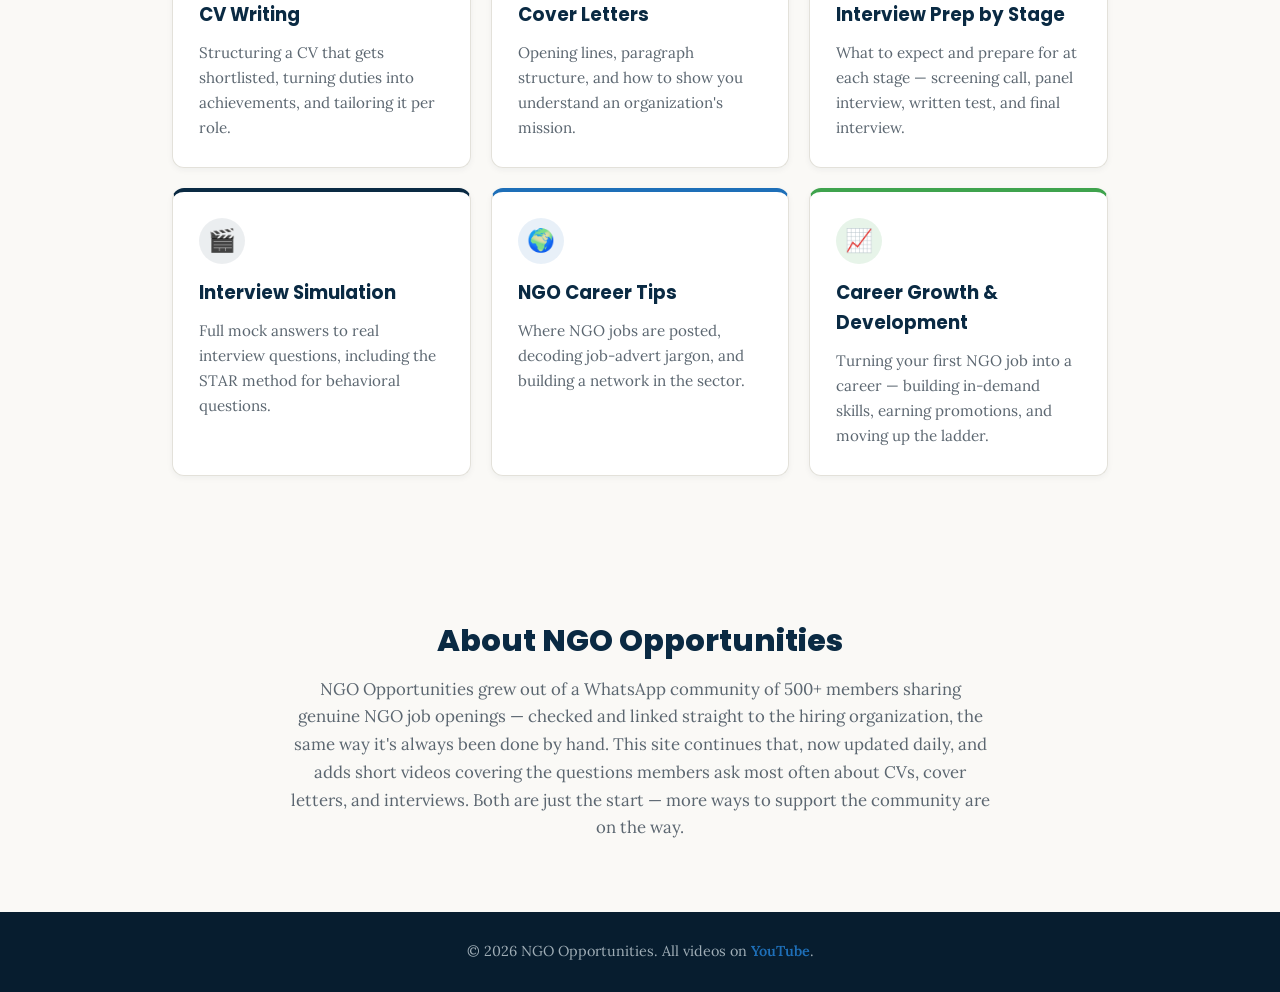
==== commit 5391c379: "Rewrite landing content around the site's two pillars The homepage previously read as a pure video-s" ====
--- a/index.html
+++ b/index.html
@@ -3,8 +3,8 @@
 <head>
     <meta charset="UTF-8">
     <meta name="viewport" content="width=device-width, initial-scale=1.0">
-    <title>NGO Opportunities — Career Prep</title>
-    <meta name="description" content="Short videos on CVs, cover letters, interview prep, and interview simulations for NGO and development-sector job seekers.">
+    <title>NGO Opportunities — Genuine Jobs &amp; Career Prep</title>
+    <meta name="description" content="Genuine NGO jobs and fellowships linked straight to the hiring organization, plus career prep videos on CVs, cover letters, and interviews — from a WhatsApp community of 500+ job seekers.">
     <link rel="icon" type="image/png" href="assets/logo.png">
     <link rel="preconnect" href="https://fonts.googleapis.com">
     <link rel="preconnect" href="https://fonts.gstatic.com" crossorigin>
@@ -13,7 +13,7 @@
 </head>
 <body>
     <header class="site-header">
-        <a href="#top" class="brand">
+        <a href="/" class="brand" id="logoLink">
             <img src="assets/logo-icon.png" alt="NGO Opportunities" class="brand-logo">
             <span class="brand-mark">NGO</span><span class="brand-text">Opportunities</span>
         </a>
@@ -34,23 +34,51 @@
             <div class="hero-glow hero-glow-2"></div>
             <div class="hero-glow hero-glow-3"></div>
             <div class="hero-content">
-                <p class="hero-eyebrow">Career Prep Video Series</p>
-                <h1>Land your next NGO job, one video at a time.</h1>
+                <p class="hero-eyebrow">Genuine Jobs. Real Prep.</p>
+                <h1>Find your next NGO job — and get ready to win it.</h1>
                 <p class="hero-subtitle">
-                    Short, practical videos on CVs, cover letters, interview preparation, and interview
-                    simulations built for job seekers applying to NGO and development-sector roles.
+                    We share genuine NGO jobs and fellowships linked straight to the hiring organization's own
+                    site, plus short videos to help you actually land the role — from a WhatsApp community of
+                    500+ job seekers.
                 </p>
                 <div class="hero-actions">
-                    <a href="https://www.youtube.com/@NGO-Opportunities" target="_blank" rel="noopener" class="btn btn-primary">Watch on YouTube</a>
-                    <a href="https://www.youtube.com/@NGO-Opportunities?sub_confirmation=1" target="_blank" rel="noopener" class="btn btn-secondary">Subscribe</a>
-                    <a href="opportunities.html" class="btn btn-tertiary">See Current Opportunities</a>
+                    <a href="opportunities.html" class="btn btn-primary">See Current Opportunities</a>
+                    <a href="https://www.youtube.com/@NGO-Opportunities" target="_blank" rel="noopener" class="btn btn-secondary">Watch on YouTube</a>
+                    <a href="https://www.youtube.com/@NGO-Opportunities?sub_confirmation=1" target="_blank" rel="noopener" class="btn btn-tertiary">Subscribe</a>
                 </div>
             </div>
         </section>
 
+        <section id="what-we-do" class="pillars">
+            <h2>What we do</h2>
+            <p class="section-intro">Two things today — with more on the way.</p>
+            <div class="pillar-grid">
+                <article class="pillar-card">
+                    <div class="pillar-icon">💼</div>
+                    <h3>Genuine Job Listings</h3>
+                    <p>
+                        Real NGO jobs and fellowships, the same way we've always shared them on WhatsApp — checked,
+                        and linked straight to the hiring organization's own application page. Updated daily, and
+                        automatically removed once they're no longer recent.
+                    </p>
+                    <a href="opportunities.html" class="btn btn-primary">See Current Opportunities</a>
+                </article>
+                <article class="pillar-card">
+                    <div class="pillar-icon">🎥</div>
+                    <h3>Career Prep Videos</h3>
+                    <p>
+                        Short videos across six areas — CVs, cover letters, interview prep, interview simulations,
+                        NGO career tips, and career growth — to help you find and get your dream job.
+                    </p>
+                    <a href="#topics" class="btn btn-secondary">Browse the 6 Areas</a>
+                </article>
+            </div>
+            <p class="pillars-note">More ways to support the community are on the way.</p>
+        </section>
+
         <section id="topics" class="topics">
-            <h2>What we cover</h2>
-            <p class="section-intro">Every video fits into one of six topics. New episodes are posted regularly.</p>
+            <h2>The 6 areas we cover</h2>
+            <p class="section-intro">Every career prep video fits into one of these six areas. New episodes are posted regularly.</p>
             <div class="topic-grid">
                 <article class="topic-card">
                     <div class="topic-icon">📄</div>
@@ -86,11 +114,13 @@
         </section>
 
         <section id="about" class="about">
-            <h2>About this channel</h2>
+            <h2>About NGO Opportunities</h2>
             <p>
-                NGO Opportunities grew out of a WhatsApp community of 500+ members sharing NGO job openings.
-                This channel turns the questions members ask most often — about CVs, cover letters, and interviews —
-                into short videos anyone can watch before their next application or interview.
+                NGO Opportunities grew out of a WhatsApp community of 500+ members sharing genuine NGO job
+                openings — checked and linked straight to the hiring organization, the same way it's always been
+                done by hand. This site continues that, now updated daily, and adds short videos covering the
+                questions members ask most often about CVs, cover letters, and interviews. Both are just the start
+                — more ways to support the community are on the way.
             </p>
         </section>
     </main>
@@ -116,6 +146,12 @@
                 navToggle.setAttribute('aria-expanded', 'false');
             });
         });
+
+        document.getElementById('logoLink').addEventListener('click', (e) => {
+            e.preventDefault();
+            window.scrollTo({ top: 0, behavior: 'smooth' });
+            history.replaceState(null, '', '/');
+        });
     </script>
 </body>
 </html>
--- a/styles.css
+++ b/styles.css
@@ -271,7 +271,8 @@
 }
 
 .topics h2,
-.about h2 {
+.about h2,
+.pillars h2 {
     font-family: var(--font-heading);
     font-size: 1.9rem;
     font-weight: 800;
@@ -284,6 +285,77 @@
     text-align: center;
     color: var(--muted);
     margin-bottom: 40px;
+}
+
+.pillars {
+    padding-bottom: 40px !important;
+}
+
+.pillar-grid {
+    display: grid;
+    grid-template-columns: repeat(auto-fit, minmax(280px, 1fr));
+    gap: 24px;
+}
+
+.pillar-card {
+    background-color: #ffffff;
+    border: 1px solid var(--card-border);
+    border-radius: 16px;
+    padding: 36px 32px;
+    text-align: center;
+    box-shadow: 0 4px 14px rgba(10, 42, 67, 0.06);
+    transition: transform 0.2s ease, box-shadow 0.2s ease;
+    animation: fadeInUp 0.6s ease both;
+}
+
+.pillar-card:hover {
+    transform: translateY(-5px);
+    box-shadow: 0 14px 28px rgba(10, 42, 67, 0.12);
+}
+
+.pillar-card:nth-child(2) {
+    animation-delay: 0.1s;
+}
+
+.pillar-icon {
+    display: flex;
+    align-items: center;
+    justify-content: center;
+    width: 64px;
+    height: 64px;
+    margin: 0 auto 18px;
+    border-radius: 50%;
+    font-size: 2rem;
+    background: linear-gradient(160deg, rgba(30, 111, 184, 0.12), rgba(63, 163, 77, 0.12));
+}
+
+.pillar-card h3 {
+    font-family: var(--font-heading);
+    color: var(--navy);
+    font-size: 1.3rem;
+    margin-bottom: 12px;
+}
+
+.pillar-card p {
+    color: var(--muted);
+    font-size: 0.98rem;
+    margin-bottom: 22px;
+}
+
+.pillar-card .btn-secondary {
+    color: var(--green);
+}
+
+.pillar-card .btn-secondary:hover {
+    color: #ffffff;
+}
+
+.pillars-note {
+    text-align: center;
+    color: var(--muted);
+    font-style: italic;
+    font-size: 0.9rem;
+    margin-top: 32px;
 }
 
 .topic-grid {
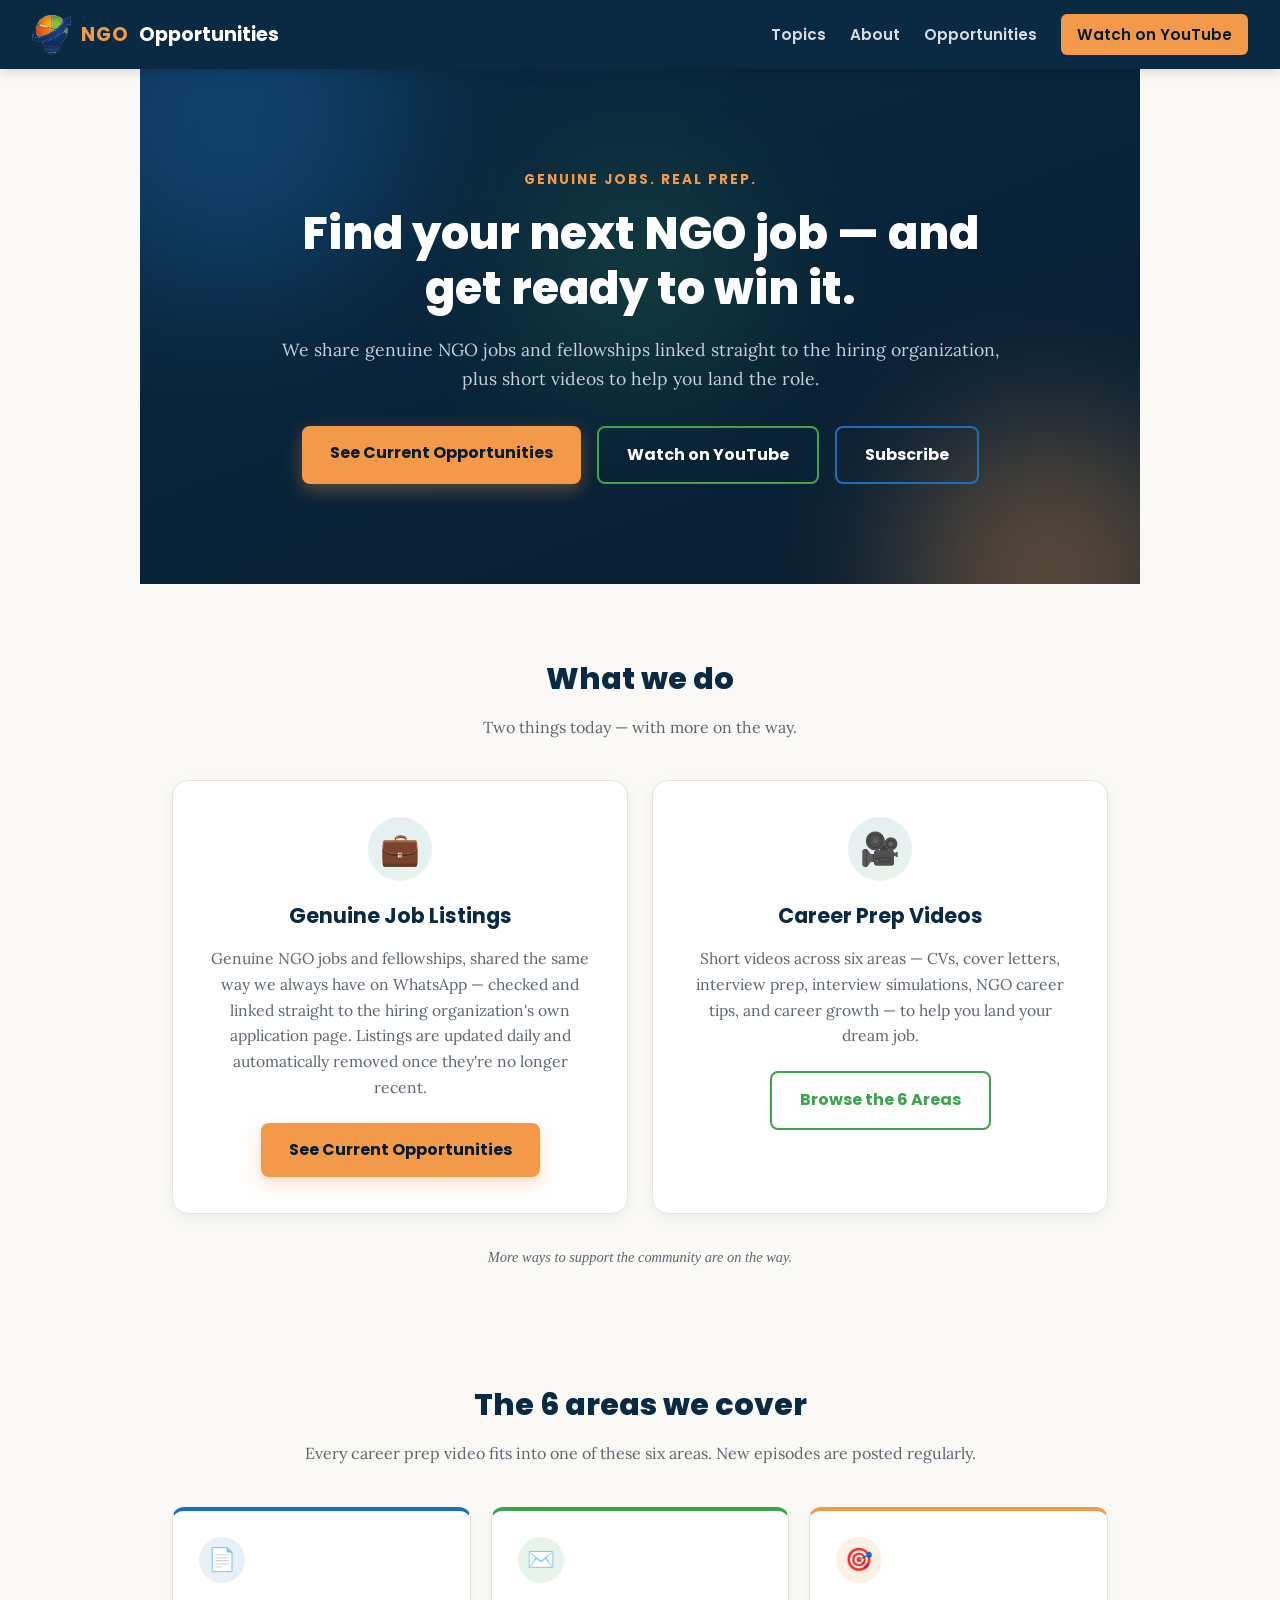
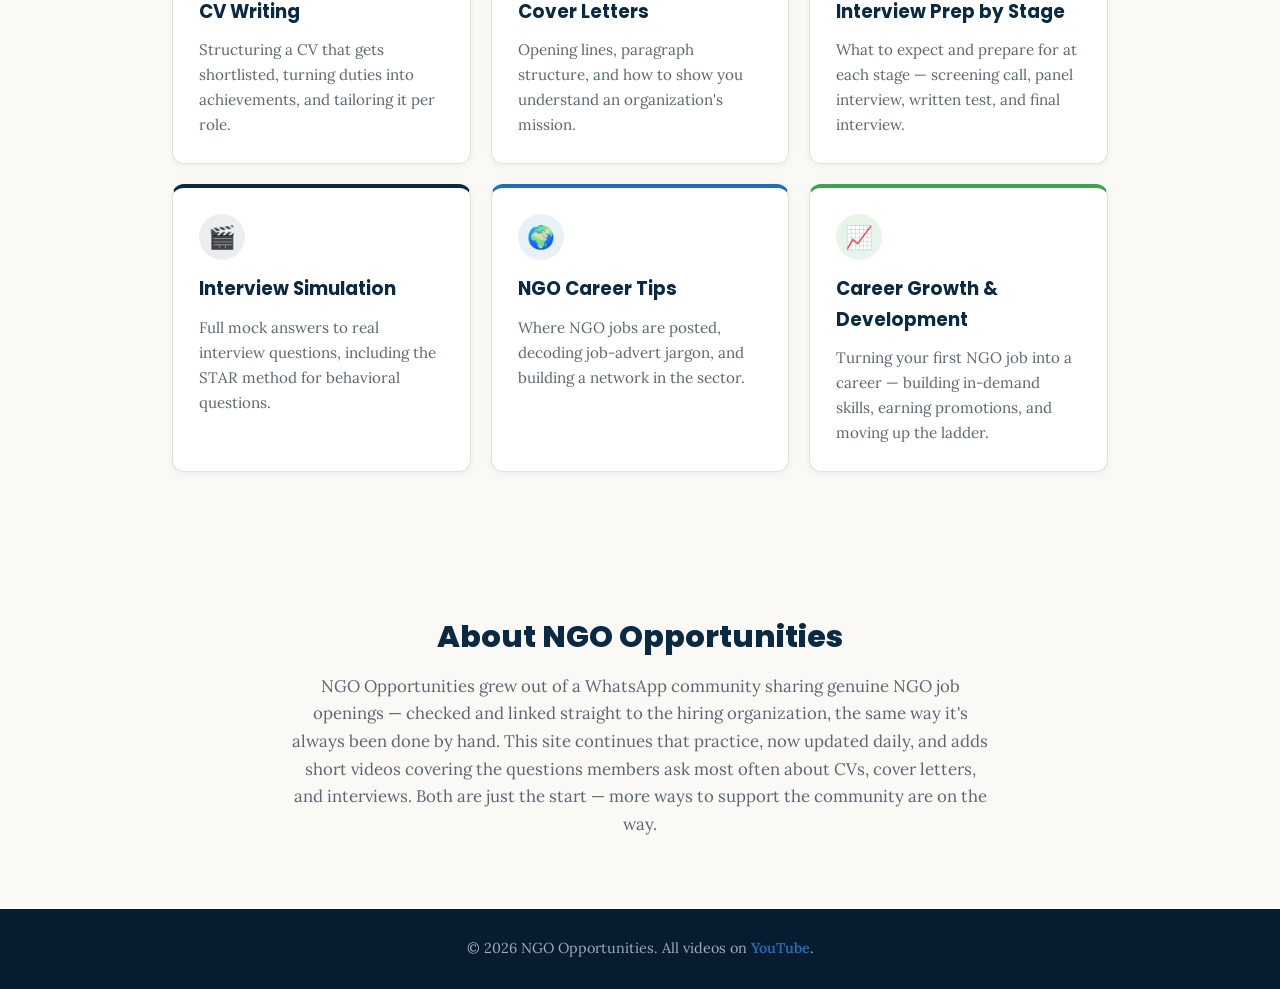
==== commit cef938a5: "Trim membership figures, tighten copy, and cache-bust styles.css - Removed "— from a WhatsApp commun" ====
--- a/index.html
+++ b/index.html
@@ -4,12 +4,12 @@
     <meta charset="UTF-8">
     <meta name="viewport" content="width=device-width, initial-scale=1.0">
     <title>NGO Opportunities — Genuine Jobs &amp; Career Prep</title>
-    <meta name="description" content="Genuine NGO jobs and fellowships linked straight to the hiring organization, plus career prep videos on CVs, cover letters, and interviews — from a WhatsApp community of 500+ job seekers.">
+    <meta name="description" content="Genuine NGO jobs and fellowships linked straight to the hiring organization, plus career prep videos on CVs, cover letters, and interviews.">
     <link rel="icon" type="image/png" href="assets/logo.png">
     <link rel="preconnect" href="https://fonts.googleapis.com">
     <link rel="preconnect" href="https://fonts.gstatic.com" crossorigin>
     <link href="https://fonts.googleapis.com/css2?family=Poppins:wght@700;800&family=Lora:wght@400;600&display=swap" rel="stylesheet">
-    <link rel="stylesheet" href="styles.css">
+    <link rel="stylesheet" href="styles.css?v=2">
 </head>
 <body>
     <header class="site-header">
@@ -37,9 +37,8 @@
                 <p class="hero-eyebrow">Genuine Jobs. Real Prep.</p>
                 <h1>Find your next NGO job — and get ready to win it.</h1>
                 <p class="hero-subtitle">
-                    We share genuine NGO jobs and fellowships linked straight to the hiring organization's own
-                    site, plus short videos to help you actually land the role — from a WhatsApp community of
-                    500+ job seekers.
+                    We share genuine NGO jobs and fellowships linked straight to the hiring organization, plus
+                    short videos to help you land the role.
                 </p>
                 <div class="hero-actions">
                     <a href="opportunities.html" class="btn btn-primary">See Current Opportunities</a>
@@ -57,9 +56,9 @@
                     <div class="pillar-icon">💼</div>
                     <h3>Genuine Job Listings</h3>
                     <p>
-                        Real NGO jobs and fellowships, the same way we've always shared them on WhatsApp — checked,
-                        and linked straight to the hiring organization's own application page. Updated daily, and
-                        automatically removed once they're no longer recent.
+                        Genuine NGO jobs and fellowships, shared the same way we always have on WhatsApp — checked
+                        and linked straight to the hiring organization's own application page. Listings are updated
+                        daily and automatically removed once they're no longer recent.
                     </p>
                     <a href="opportunities.html" class="btn btn-primary">See Current Opportunities</a>
                 </article>
@@ -68,7 +67,7 @@
                     <h3>Career Prep Videos</h3>
                     <p>
                         Short videos across six areas — CVs, cover letters, interview prep, interview simulations,
-                        NGO career tips, and career growth — to help you find and get your dream job.
+                        NGO career tips, and career growth — to help you land your dream job.
                     </p>
                     <a href="#topics" class="btn btn-secondary">Browse the 6 Areas</a>
                 </article>
@@ -116,11 +115,11 @@
         <section id="about" class="about">
             <h2>About NGO Opportunities</h2>
             <p>
-                NGO Opportunities grew out of a WhatsApp community of 500+ members sharing genuine NGO job
-                openings — checked and linked straight to the hiring organization, the same way it's always been
-                done by hand. This site continues that, now updated daily, and adds short videos covering the
-                questions members ask most often about CVs, cover letters, and interviews. Both are just the start
-                — more ways to support the community are on the way.
+                NGO Opportunities grew out of a WhatsApp community sharing genuine NGO job openings — checked
+                and linked straight to the hiring organization, the same way it's always been done by hand. This
+                site continues that practice, now updated daily, and adds short videos covering the questions
+                members ask most often about CVs, cover letters, and interviews. Both are just the start — more
+                ways to support the community are on the way.
             </p>
         </section>
     </main>
